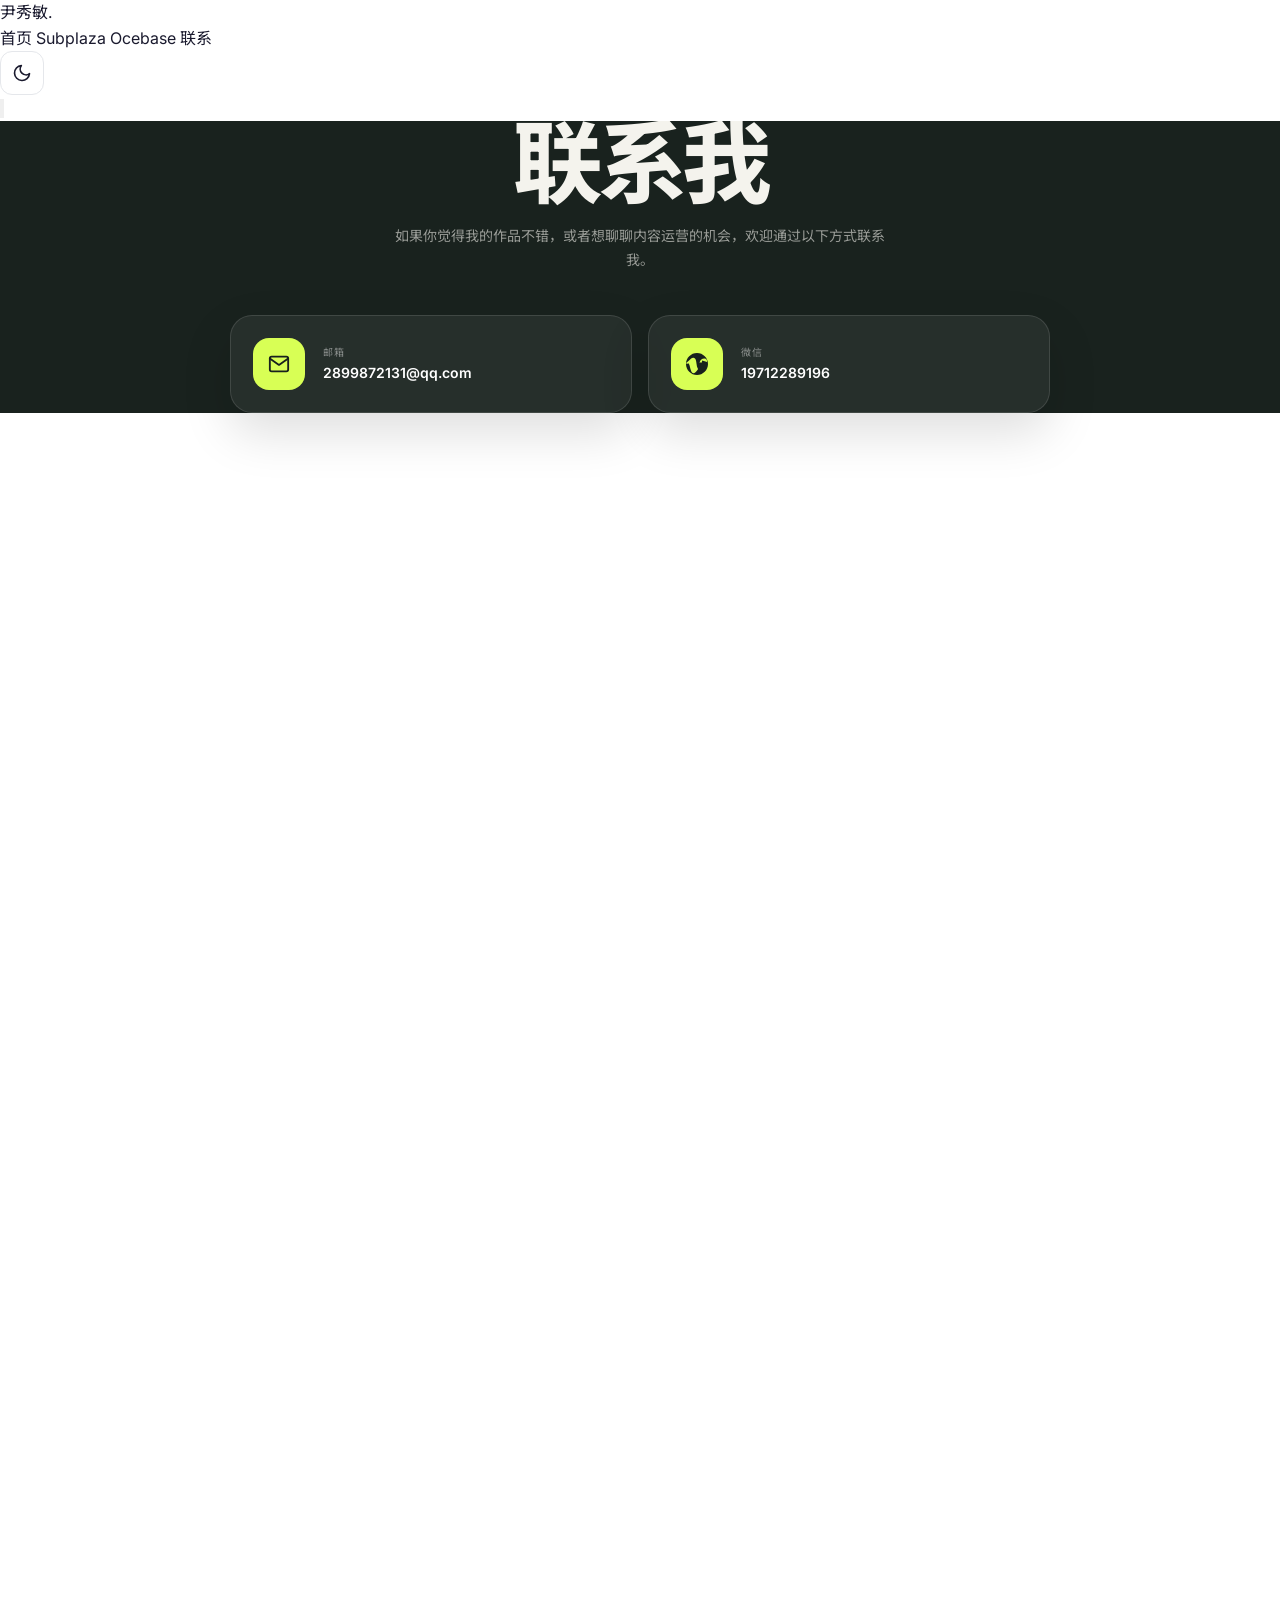
==== contact.html @ 2c0330d4 "Initial portfolio site" ====
<!DOCTYPE html>
<html lang="zh-CN">
<head>
  <meta charset="UTF-8">
  <meta name="viewport" content="width=device-width, initial-scale=1.0">
  <title>联系 · 尹秀敏</title>
  <link rel="preconnect" href="https://fonts.googleapis.com">
  <link rel="preconnect" href="https://fonts.gstatic.com" crossorigin>
  <link href="https://fonts.googleapis.com/css2?family=Inter:wght@400;500;600;700;800&family=Noto+Sans+SC:wght@400;500;700&display=swap" rel="stylesheet">
  <link rel="stylesheet" href="css/colors.css">
  <link rel="stylesheet" href="css/style.css">
</head>
<body>

  <!-- Navigation -->
  <nav class="nav">
    <div class="nav-inner">
      <a href="index.html" class="nav-logo">尹秀敏<span>.</span></a>
      <div class="nav-links" id="navLinks">
        <a href="index.html" class="nav-link">首页</a>
        <a href="subplaza.html" class="nav-link">Subplaza</a>
        <a href="ocebase.html" class="nav-link">Ocebase</a>
        <a href="contact.html" class="nav-link active">联系</a>
      </div>
      <button class="theme-toggle" aria-label="切换主题">
        <svg class="icon-moon" viewBox="0 0 24 24" fill="none" stroke="currentColor" stroke-width="2" stroke-linecap="round" stroke-linejoin="round"><path d="M21 12.79A9 9 0 1 1 11.21 3 7 7 0 0 0 21 12.79z"/></svg>
        <svg class="icon-sun" viewBox="0 0 24 24" fill="none" stroke="currentColor" stroke-width="2" stroke-linecap="round" stroke-linejoin="round"><circle cx="12" cy="12" r="5"/><line x1="12" y1="1" x2="12" y2="3"/><line x1="12" y1="21" x2="12" y2="23"/><line x1="4.22" y1="4.22" x2="5.64" y2="5.64"/><line x1="18.36" y1="18.36" x2="19.78" y2="19.78"/><line x1="1" y1="12" x2="3" y2="12"/><line x1="21" y1="12" x2="23" y2="12"/><line x1="4.22" y1="19.78" x2="5.64" y2="18.36"/><line x1="18.36" y1="5.64" x2="19.78" y2="4.22"/></svg>
      </button>
      <button class="nav-menu-btn" aria-label="菜单" onclick="document.getElementById('navLinks').classList.toggle('open')">
        <svg viewBox="0 0 24 24" fill="none" stroke="currentColor" stroke-width="2" stroke-linecap="round" stroke-linejoin="round"><line x1="3" y1="12" x2="21" y2="12"/><line x1="3" y1="6" x2="21" y2="6"/><line x1="3" y1="18" x2="21" y2="18"/></svg>
      </button>
    </div>
  </nav>

  <!-- Main -->
  <main class="main">
    <section class="contact-section">
      <div class="container">
        <div class="contact-card fade-in">
          <h1>联系我</h1>
          <p>如果你觉得我的作品不错，或者想聊聊内容运营的机会，欢迎通过以下方式联系我。</p>

          <div class="contact-list">
            <a href="mailto:2899872131@qq.com" class="contact-item">
              <div class="contact-icon">
                <svg viewBox="0 0 24 24" fill="none" stroke="currentColor" stroke-width="2" stroke-linecap="round" stroke-linejoin="round"><path d="M4 4h16c1.1 0 2 .9 2 2v12c0 1.1-.9 2-2 2H4c-1.1 0-2-.9-2-2V6c0-1.1.9-2 2-2z"/><polyline points="22,6 12,13 2,6"/></svg>
              </div>
              <div class="contact-item-info">
                <div class="label">邮箱</div>
                <div class="value">2899872131@qq.com</div>
              </div>
            </a>

            <a href="#" class="contact-item">
              <div class="contact-icon">
                <svg viewBox="0 0 24 24" fill="currentColor"><path d="M12 0C5.4 0 0 5.4 0 12s5.4 12 12 12 12-5.4 12-12S18.6 0 12 0zm5.6 8.1c-.1 1.9-1.3 4.7-3.6 8.3-2.4 3.8-4.4 5.7-6 5.7-1 0-1.9-1-2.6-2.9-.5-1.7-1-3.5-1.4-5.2-.5-1.9-1.1-2.9-1.6-2.9-.1 0-.6.3-1.4.8l-.8-1c1.3-1.1 2.5-2.3 3.7-3.4 1.7-1.4 2.9-2.2 3.7-2.3 1.9-.2 3.1 1.2 3.5 4 .5 3.2.8 5.2 1 5.9.5 1.7 1 2.5 1.6 2.5.5 0 1.2-.7 2.1-2.2.9-1.5 1.4-2.6 1.5-3.4.1-1.1-.3-1.7-1.2-1.7-.4 0-.9.1-1.4.3 1-3.2 2.8-4.7 5.5-4.6 2 .1 2.9 1.4 2.8 3.7z"/></svg>
              </div>
              <div class="contact-item-info">
                <div class="label">微信</div>
                <div class="value">19712289196</div>
              </div>
            </a>
          </div>
        </div>
      </div>
    </section>
  </main>

  <!-- Footer -->
  <footer class="footer">
    <div class="container">© 2025 尹秀敏 · 内容运营求职作品集</div>
  </footer>

  <script src="js/main.js"></script>
</body>
</html>
---- css/colors.css ----
:root {
  --bg: #ffffff;
  --bg-secondary: #f7f7f8;
  --bg-tertiary: #eeeef1;
  --text: #1a1a2e;
  --text-secondary: #6b7280;
  --text-tertiary: #9ca3af;
  --border: #e5e7eb;
  --border-light: #f0f0f3;
  --accent: #6366f1;
  --accent-hover: #4f46e5;
  --accent-light: #818cf8;
  --accent-bg: rgba(99, 102, 241, 0.08);
  --card-bg: #ffffff;
  --card-hover-bg: #fafafa;
  --shadow-sm: 0 1px 2px rgba(0, 0, 0, 0.04);
  --shadow-md: 0 4px 16px rgba(0, 0, 0, 0.08);
  --shadow-lg: 0 16px 40px rgba(0, 0, 0, 0.12);
  --overlay: rgba(0, 0, 0, 0.45);
  --modal-bg: #ffffff;
  --nav-bg: rgba(255, 255, 255, 0.82);
  --gradient-1: linear-gradient(135deg, #667eea 0%, #764ba2 100%);
  --gradient-2: linear-gradient(135deg, #f093fb 0%, #f5576c 100%);
  --gradient-3: linear-gradient(135deg, #4facfe 0%, #00f2fe 100%);
  --gradient-4: linear-gradient(135deg, #43e97b 0%, #38f9d7 100%);
  --gradient-5: linear-gradient(135deg, #fa709a 0%, #fee140 100%);
  --gradient-6: linear-gradient(135deg, #30cfd0 0%, #330867 100%);
}

[data-theme="dark"] {
  --bg: #0f0f1a;
  --bg-secondary: #16162a;
  --bg-tertiary: #1e1e36;
  --text: #e4e4e7;
  --text-secondary: #9ca3af;
  --text-tertiary: #6b7280;
  --border: #2d2d3f;
  --border-light: #23233a;
  --accent: #818cf8;
  --accent-hover: #6366f1;
  --accent-light: #a5b4fc;
  --accent-bg: rgba(129, 140, 248, 0.12);
  --card-bg: #16162a;
  --card-hover-bg: #1e1e36;
  --shadow-sm: 0 1px 2px rgba(0, 0, 0, 0.2);
  --shadow-md: 0 4px 16px rgba(0, 0, 0, 0.3);
  --shadow-lg: 0 16px 40px rgba(0, 0, 0, 0.45);
  --overlay: rgba(0, 0, 0, 0.7);
  --modal-bg: #16162a;
  --nav-bg: rgba(15, 15, 26, 0.82);
  --gradient-1: linear-gradient(135deg, #667eea 0%, #764ba2 100%);
  --gradient-2: linear-gradient(135deg, #f093fb 0%, #f5576c 100%);
  --gradient-3: linear-gradient(135deg, #4facfe 0%, #00f2fe 100%);
  --gradient-4: linear-gradient(135deg, #43e97b 0%, #38f9d7 100%);
  --gradient-5: linear-gradient(135deg, #fa709a 0%, #fee140 100%);
  --gradient-6: linear-gradient(135deg, #30cfd0 0%, #330867 100%);
}
---- css/style.css ----
*,
*::before,
*::after {
  margin: 0;
  padding: 0;
  box-sizing: border-box;
}

html {
  scroll-behavior: smooth;
  -webkit-text-size-adjust: 100%;
  height: 100%;
  overflow: hidden;
}

body {
  font-family: "Inter", "Noto Sans SC", -apple-system, BlinkMacSystemFont,
    "Segoe UI", Roboto, sans-serif;
  background: var(--bg);
  color: var(--text);
  line-height: 1.6;
  height: 100%;
  overflow: hidden;
  transition: background 0.3s ease, color 0.3s ease;
  -webkit-font-smoothing: antialiased;
  -moz-osx-font-smoothing: grayscale;
}

a {
  color: inherit;
  text-decoration: none;
}

img {
  max-width: 100%;
  display: block;
}

ul {
  list-style: none;
}

/* ===== Container ===== */
.container {
  max-width: 1120px;
  margin: 0 auto;
  padding: 0 24px;
}

/* ===== Floating Theme Toggle ===== */
.theme-toggle {
  width: 44px;
  height: 44px;
  display: flex;
  align-items: center;
  justify-content: center;
  border: 1px solid var(--border);
  border-radius: 12px;
  background: var(--bg);
  color: var(--text);
  cursor: pointer;
  transition: border-color 0.2s, background 0.2s, transform 0.2s;
}

.theme-toggle.floating {
  position: fixed;
  top: 24px;
  right: 24px;
  z-index: 100;
  box-shadow: var(--shadow-md);
}

.theme-toggle:hover {
  border-color: var(--accent);
  transform: scale(1.05);
}

.theme-toggle svg {
  width: 20px;
  height: 20px;
}

.theme-toggle .icon-sun {
  display: none;
}

.theme-toggle .icon-moon {
  display: block;
}

[data-theme="dark"] .theme-toggle .icon-sun {
  display: block;
}

[data-theme="dark"] .theme-toggle .icon-moon {
  display: none;
}

/* ===== Main — Full-Page Scroll Container ===== */
.main {
  height: 100vh;
  overflow: hidden;
  position: relative;
}

.scroll-track {
  will-change: transform;
}

.scroll-track.animating {
  transition: transform 0.7s cubic-bezier(0.22, 1, 0.36, 1);
}

/* ===== Snap Section (shared) ===== */
.snap-section {
  height: 100vh;
  display: flex;
  flex-direction: column;
  justify-content: center;
  overflow: hidden;
}

/* ===== Hero / Intro Section ===== */
.hero {
  padding: 0 0 0;
}

.hero-grid {
  display: grid;
  grid-template-columns: 1fr 1fr;
  gap: 64px;
  align-items: center;
}

.hero-left h1 {
  font-size: 2.75rem;
  font-weight: 800;
  letter-spacing: -0.03em;
  margin-bottom: 16px;
  line-height: 1.15;
}

.hero-meta {
  font-size: 1rem;
  color: var(--text-secondary);
  margin-bottom: 28px;
  line-height: 1.7;
}

.hero-meta .dot {
  margin: 0 6px;
  color: var(--text-tertiary);
}

.hero-looking {
  display: inline-flex;
  align-items: center;
  gap: 8px;
  padding: 10px 20px;
  background: var(--accent-bg);
  color: var(--accent);
  border-radius: 100px;
  font-size: 0.9rem;
  font-weight: 600;
}

.hero-looking svg {
  width: 16px;
  height: 16px;
}

/* ===== Avatar ===== */
.hero-right {
  display: flex;
  justify-content: center;
  align-items: center;
}

.avatar-wrap {
  position: relative;
  width: 280px;
  height: 280px;
}

.avatar-circle {
  width: 100%;
  height: 100%;
  border-radius: 50%;
  background: var(--gradient-1);
  display: flex;
  align-items: center;
  justify-content: center;
  position: relative;
  overflow: hidden;
  box-shadow: var(--shadow-lg);
}

.avatar-text {
  font-size: 5rem;
  font-weight: 800;
  color: rgba(255, 255, 255, 0.95);
  letter-spacing: -0.02em;
}

/* Decorative shapes */
.deco {
  position: absolute;
  pointer-events: none;
}

.deco-1 {
  top: -12px;
  right: 10px;
  width: 40px;
  height: 40px;
  border: 3px solid var(--accent-light);
  border-radius: 50%;
  opacity: 0.6;
}

.deco-2 {
  bottom: 8px;
  left: -16px;
  width: 32px;
  height: 32px;
  background: var(--gradient-3);
  border-radius: 8px;
  transform: rotate(15deg);
  opacity: 0.7;
}

.deco-3 {
  top: 40%;
  right: -20px;
  width: 16px;
  height: 16px;
  background: var(--accent);
  border-radius: 50%;
  opacity: 0.5;
}

.deco-4 {
  bottom: -8px;
  right: 30%;
  width: 24px;
  height: 24px;
  border: 2px dashed var(--accent-light);
  border-radius: 50%;
  opacity: 0.5;
}

.deco-5 {
  top: 20%;
  left: -10px;
  width: 12px;
  height: 12px;
  background: var(--gradient-5);
  border-radius: 3px;
  transform: rotate(45deg);
  opacity: 0.6;
}

/* ===== Gradient utilities ===== */
.gradient-1 { background: var(--gradient-1); }
.gradient-2 { background: var(--gradient-2); }
.gradient-3 { background: var(--gradient-3); }
.gradient-4 { background: var(--gradient-4); }
.gradient-5 { background: var(--gradient-5); }
.gradient-6 { background: var(--gradient-6); }

/* ===== Section Header ===== */
.section {
  padding: 0;
  border-top: 1px solid var(--border);
}

.section-title {
  font-size: 1.5rem;
  font-weight: 700;
  letter-spacing: -0.02em;
  margin-bottom: 32px;
}

/* ===== Experience Header ===== */
.exp-header {
  display: grid;
  grid-template-columns: 1fr 1.4fr;
  gap: 32px;
  padding: 0 0 28px;
  border-bottom: 1px solid var(--border);
  margin-bottom: 28px;
}

.exp-header-left h2 {
  font-size: 1.75rem;
  font-weight: 800;
  letter-spacing: -0.02em;
  margin-bottom: 8px;
}

.exp-header-left .exp-meta {
  font-size: 0.875rem;
  color: var(--text-secondary);
}

.exp-header-left .exp-meta .tag {
  display: inline-block;
  padding: 3px 10px;
  background: var(--bg-tertiary);
  border-radius: 6px;
  font-size: 0.8rem;
  margin-left: 8px;
}

.exp-header-right {
  display: flex;
  align-items: center;
  font-size: 0.95rem;
  color: var(--text-secondary);
  line-height: 1.7;
}

/* ===== Blog Grid ===== */
.blog-grid {
  display: grid;
  grid-template-columns: repeat(3, 1fr);
  gap: 20px;
}

.blog-card {
  background: var(--card-bg);
  border: 1px solid var(--border);
  border-radius: 16px;
  overflow: hidden;
  cursor: pointer;
  transition: transform 0.25s ease, box-shadow 0.25s ease,
    border-color 0.25s ease;
}

.blog-card:hover {
  transform: translateY(-4px);
  box-shadow: var(--shadow-md);
  border-color: var(--accent-light);
}

.blog-cover {
  width: 100%;
  aspect-ratio: 16 / 9;
  position: relative;
  overflow: hidden;
}

.blog-cover .cover-bg {
  position: absolute;
  inset: 0;
  display: flex;
  align-items: center;
  justify-content: center;
  background-size: cover;
  background-position: center;
  background-repeat: no-repeat;
}

.blog-cover .cover-bg.cover-img {
  background-image: linear-gradient(rgba(0,0,0,0.02), rgba(0,0,0,0.08)), url('../images/sandrone-cover.jpg');
}

.blog-cover .cover-bg.cover-img-2 {
  background-image: linear-gradient(rgba(0,0,0,0.02), rgba(0,0,0,0.08)), url('../images/tierlist-cover.jpg');
}

.blog-cover .cover-bg.cover-img-3 {
  background-image: linear-gradient(rgba(0,0,0,0.02), rgba(0,0,0,0.08)), url('../images/sub3-cover.jpg');
}

.blog-cover .cover-bg.gradient-4 {
  background-image: linear-gradient(rgba(0,0,0,0.02), rgba(0,0,0,0.08)), url('../images/oce-2-cover.jpg');
}

.blog-cover .cover-bg.gradient-5 {
  background-image: linear-gradient(rgba(0,0,0,0.02), rgba(0,0,0,0.08)), url('../images/oce-3-cover.jpg');
}

.blog-cover .cover-bg.gradient-7 {
  background-image: linear-gradient(rgba(0,0,0,0.02), rgba(0,0,0,0.08)), url('../images/oce-4-cover.jpg');
}

.modal-cover .cover-bg.gradient-1 {
  background-image: url('../images/sandrone-cover.jpg') !important;
  background-size: cover;
  background-position: center;
}

.modal-cover .cover-bg.gradient-3 {
  background-image: url('../images/tierlist-cover.jpg') !important;
  background-size: cover;
  background-position: center;
}

.modal-cover .cover-bg.gradient-6 {
  background-image: url('../images/sub3-cover.jpg') !important;
  background-size: cover;
  background-position: center;
}

.modal-cover .cover-bg.gradient-4 {
  background-image: url('../images/oce-2-cover.jpg') !important;
  background-size: cover;
  background-position: center;
}

.modal-cover .cover-bg.gradient-5 {
  background-image: url('../images/oce-3-cover.jpg') !important;
  background-size: cover;
  background-position: center;
}

.modal-cover .cover-bg.gradient-7 {
  background-image: url('../images/oce-4-cover.jpg') !important;
  background-size: cover;
  background-position: center;
}

.modal {
  scrollbar-width: none;
  -ms-overflow-style: none;
}

.modal::-webkit-scrollbar {
  display: none;
}

.blog-body {
  padding: 14px 16px 16px;
}

.blog-title {
  font-size: 0.95rem;
  font-weight: 600;
  line-height: 1.5;
  color: var(--text);
  display: -webkit-box;
  -webkit-line-clamp: 2;
  line-clamp: 2;
  -webkit-box-orient: vertical;
  overflow: hidden;
}

.blog-card:hover .blog-title {
  color: var(--accent);
}

/* ===== Modal ===== */
.modal-overlay {
  position: fixed;
  inset: 0;
  z-index: 200;
  background: var(--overlay);
  backdrop-filter: blur(4px);
  -webkit-backdrop-filter: blur(4px);
  display: flex;
  align-items: center;
  justify-content: center;
  padding: 40px;
  opacity: 0;
  visibility: hidden;
  transition: opacity 0.25s ease, visibility 0.25s ease;
}

.modal-overlay.active {
  opacity: 1;
  visibility: visible;
}

.modal {
  background: var(--modal-bg);
  border-radius: 20px;
  max-width: 720px;
  width: 100%;
  max-height: 85vh;
  overflow-y: auto;
  position: relative;
  transform: scale(0.95) translateY(20px);
  transition: transform 0.25s ease;
  box-shadow: var(--shadow-lg);
}

.modal-overlay.active .modal {
  transform: scale(1) translateY(0);
}

.modal-close {
  position: absolute;
  top: 16px;
  left: 16px;
  width: 40px;
  height: 40px;
  display: flex;
  align-items: center;
  justify-content: center;
  border: none;
  border-radius: 12px;
  background: var(--bg-tertiary);
  color: var(--text);
  cursor: pointer;
  z-index: 1;
  transition: background 0.2s, transform 0.2s;
}

.modal-close:hover {
  background: var(--border);
  transform: scale(1.05);
}

.modal-close svg {
  width: 20px;
  height: 20px;
}

.modal-cover {
  width: 100%;
  aspect-ratio: 16 / 9;
  border-radius: 20px 20px 0 0;
  position: relative;
  overflow: hidden;
}

.modal-cover .cover-bg {
  position: absolute;
  inset: 0;
  background-size: cover;
  background-position: center;
  background-repeat: no-repeat;
}

.modal-content {
  padding: 32px 36px 40px;
}

.modal-title {
  font-size: 1.5rem;
  font-weight: 700;
  letter-spacing: -0.02em;
  margin-bottom: 16px;
  line-height: 1.35;
}

.modal-meta {
  display: flex;
  align-items: center;
  gap: 12px;
  font-size: 0.825rem;
  color: var(--text-tertiary);
  margin-bottom: 24px;
}

.modal-meta .dot {
  width: 3px;
  height: 3px;
  border-radius: 50%;
  background: var(--text-tertiary);
}

.modal-article h3 {
  font-size: 1.1rem;
  font-weight: 700;
  margin: 24px 0 10px;
}

.modal-article p {
  font-size: 0.925rem;
  color: var(--text-secondary);
  line-height: 1.75;
  margin-bottom: 14px;
}

.modal-article ul {
  list-style: none;
  margin: 12px 0 16px;
}

.modal-article ul li {
  font-size: 0.9rem;
  color: var(--text-secondary);
  line-height: 1.7;
  padding-left: 20px;
  position: relative;
  margin-bottom: 6px;
}

.modal-article ul li::before {
  content: "";
  position: absolute;
  left: 0;
  top: 10px;
  width: 6px;
  height: 6px;
  border-radius: 50%;
  background: var(--accent);
}

/* ===== Contact Page ===== */
.contact-section {
  padding: 0;
  border-top: 1px solid var(--border);
}

.contact-card {
  max-width: 560px;
  margin: 0 auto;
  text-align: center;
}

.contact-card h1 {
  font-size: 2.25rem;
  font-weight: 800;
  letter-spacing: -0.03em;
  margin-bottom: 16px;
}

.contact-card p {
  font-size: 1rem;
  color: var(--text-secondary);
  margin-bottom: 32px;
  line-height: 1.7;
}

.contact-list {
  display: flex;
  flex-direction: column;
  gap: 16px;
}

.contact-item {
  display: flex;
  align-items: center;
  gap: 16px;
  padding: 20px 24px;
  background: var(--card-bg);
  border: 1px solid var(--border);
  border-radius: 14px;
  transition: border-color 0.2s, transform 0.2s;
}

.contact-item:hover {
  border-color: var(--accent-light);
  transform: translateX(4px);
}

.contact-icon {
  width: 44px;
  height: 44px;
  display: flex;
  align-items: center;
  justify-content: center;
  border-radius: 12px;
  background: var(--accent-bg);
  color: var(--accent);
  flex-shrink: 0;
}

.contact-icon svg {
  width: 22px;
  height: 22px;
}

.contact-item-info .label {
  font-size: 0.8rem;
  color: var(--text-tertiary);
  margin-bottom: 2px;
}

.contact-item-info .value {
  font-size: 0.95rem;
  font-weight: 600;
  color: var(--text);
}

/* ===== Footer ===== */
.footer {
  height: 100vh;
  padding: 24px 0;
  text-align: center;
  font-size: 0.825rem;
  color: var(--text-tertiary);
  border-top: 1px solid var(--border);
  display: flex;
  align-items: center;
  justify-content: center;
  overflow: hidden;
}

.footer .container {
  display: grid;
  place-items: center;
}

.footer-copyright {
  grid-area: 1 / 1;
  z-index: 2;
}

/* ===== Responsive ===== */
@media (max-width: 900px) {
  .hero-grid {
    grid-template-columns: 1fr;
    gap: 32px;
    text-align: center;
  }

  .hero-left h1 {
    font-size: 2.25rem;
  }

  .hero-looking {
    margin: 0 auto;
  }

  .hero-right {
    order: -1;
  }

  .avatar-wrap {
    width: 200px;
    height: 200px;
  }

  .avatar-text {
    font-size: 3.5rem;
  }

  .exp-header {
    grid-template-columns: 1fr;
    gap: 16px;
    padding: 0 0 20px;
    margin-bottom: 20px;
  }

  .blog-grid {
    grid-template-columns: repeat(2, 1fr);
    gap: 16px;
  }
}

@media (max-width: 640px) {
  .container {
    padding: 0 16px;
  }

  .hero-left h1 {
    font-size: 1.75rem;
  }

  .avatar-wrap {
    width: 160px;
    height: 160px;
  }

  .avatar-text {
    font-size: 2.75rem;
  }

  .blog-grid {
    grid-template-columns: 1fr;
    gap: 12px;
  }

  .exp-header-left h2 {
    font-size: 1.375rem;
  }

  /* Full-screen modal on mobile */
  .modal-overlay {
    padding: 0;
  }

  .modal {
    max-height: 100vh;
    border-radius: 0;
    max-width: 100%;
  }

  .modal-cover {
    border-radius: 0;
  }

  .modal-content {
    padding: 24px 20px 32px;
  }

  .modal-title {
    font-size: 1.25rem;
  }

  .contact-card h1 {
    font-size: 1.75rem;
  }
}

/* ===== Animations ===== */
@keyframes fadeInUp {
  from {
    opacity: 0;
    transform: translateY(20px);
  }
  to {
    opacity: 1;
    transform: translateY(0);
  }
}

.contact-thanks {
  grid-area: 1 / 1;
  z-index: 1;
  font-size: 16rem;
  font-weight: 800;
  letter-spacing: -0.04em;
  text-align: center;
  background: linear-gradient(180deg, #4f8cff 0%, #64748b 100%);
  -webkit-background-clip: text;
  -webkit-text-fill-color: transparent;
  background-clip: text;
  color: transparent;
  opacity: 0.5;
}

.fade-in {
  animation: fadeInUp 0.5s ease forwards;
}

.fade-in-delay-1 {
  animation: fadeInUp 0.5s ease 0.1s forwards;
  opacity: 0;
}

.fade-in-delay-2 {
  animation: fadeInUp 0.5s ease 0.2s forwards;
  opacity: 0;
}

body {
  --ink: #18211d;
  --lime: #d8ff55;
  --cream: #f2f0e9;
  --line: rgba(24, 33, 29, 0.16);
}

.container {
  width: min(1180px, calc(100% - 112px));
  max-width: none;
  padding: 0;
}

.scroll-track.animating {
  transition: transform 0.86s cubic-bezier(0.34, 1.56, 0.64, 1);
}

.snap-section {
  position: relative;
  isolation: isolate;
}

.floating-controls {
  position: fixed;
  top: 26px;
  right: 30px;
  z-index: 110;
  display: flex;
  gap: 10px;
}

.theme-toggle.floating,
.back-home {
  position: static;
  width: 46px;
  height: 46px;
  display: grid;
  place-items: center;
  border: 1px solid rgba(255, 255, 255, 0.36);
  border-radius: 50%;
  background: rgba(20, 27, 24, 0.8);
  color: #fff;
  box-shadow: 0 10px 30px rgba(13, 20, 17, 0.16);
  backdrop-filter: blur(14px);
  -webkit-backdrop-filter: blur(14px);
  cursor: pointer;
  transition: opacity 0.3s, transform 0.3s, background 0.3s;
}

.back-home {
  opacity: 0;
  pointer-events: none;
  transform: translateY(-8px);
}

.back-home.visible {
  opacity: 1;
  pointer-events: auto;
  transform: translateY(0);
}

.back-home:hover,
.theme-toggle.floating:hover {
  background: #2b3831;
  border-color: rgba(255, 255, 255, 0.6);
  transform: translateY(-2px);
}

.back-home svg {
  width: 21px;
  height: 21px;
}

.page-nav {
  position: fixed;
  z-index: 105;
  left: 30px;
  top: 50%;
  display: flex;
  flex-direction: column;
  gap: 7px;
  transform: translateY(-50%);
}

.page-dot {
  width: 38px;
  height: 38px;
  border: 0;
  border-radius: 50%;
  background: transparent;
  color: rgba(24, 33, 29, 0.45);
  font: 600 10px/1 "Inter", sans-serif;
  cursor: pointer;
  transition: color 0.25s, background 0.25s, transform 0.25s;
}

.page-dot::after {
  content: "";
  display: block;
  width: 4px;
  height: 4px;
  margin: 4px auto 0;
  border-radius: 50%;
  background: currentColor;
  transition: width 0.25s;
}

.page-dot span {
  opacity: 0;
  transition: opacity 0.25s;
}

.page-dot:hover span,
.page-dot.active span {
  opacity: 1;
}

.page-dot.active {
  color: var(--ink);
  background: rgba(255, 255, 255, 0.55);
  box-shadow: 0 6px 20px rgba(17, 26, 21, 0.08);
}

.page-dot.active::after {
  width: 12px;
  border-radius: 10px;
}

.hero {
  color: var(--ink);
  background: var(--lime);
}

.hero::before {
  content: "";
  position: absolute;
  inset: 0;
  z-index: -1;
  background-image: linear-gradient(rgba(24, 33, 29, 0.055) 1px, transparent 1px), linear-gradient(90deg, rgba(24, 33, 29, 0.055) 1px, transparent 1px);
  background-size: 42px 42px;
  mask-image: linear-gradient(to right, #000, transparent 72%);
}

.hero-frame {
  position: absolute;
  inset: 26px 30px;
  border: 1px solid rgba(24, 33, 29, 0.28);
  border-bottom: 0;
  pointer-events: none;
}

.hero-frame::before,
.hero-frame::after {
  content: "";
  position: absolute;
  bottom: 0;
  height: 1px;
  width: calc(50% - 115px);
  background: rgba(24, 33, 29, 0.28);
}

.hero-frame::before { left: 0; }
.hero-frame::after { right: 0; }

.hero-frame span {
  position: absolute;
  top: 13px;
  font-size: 10px;
  font-weight: 700;
  letter-spacing: 0.16em;
}

.hero-frame span:first-child { left: 16px; }
.hero-frame span:last-child { right: 16px; }

.hero-grid {
  grid-template-columns: 1.05fr 0.95fr;
  gap: clamp(48px, 8vw, 118px);
}

.hero-eyebrow {
  margin-bottom: 24px;
  font-size: 13px;
  font-weight: 700;
  letter-spacing: 0.14em;
}

.hero-left h1 {
  margin: 0 0 28px;
  font-size: clamp(5.4rem, 9.5vw, 9rem);
  font-weight: 800;
  line-height: 0.72;
  letter-spacing: -0.09em;
}

.hero-left h1 span {
  -webkit-text-stroke: 1.5px var(--ink);
  color: transparent;
}

.hero-meta {
  margin-bottom: 34px;
  color: rgba(24, 33, 29, 0.7);
  font-size: 14px;
  font-weight: 500;
}

.hero-intentions {
  display: flex;
  width: min(520px, 100%);
  border-top: 1px solid rgba(24, 33, 29, 0.3);
  border-bottom: 1px solid rgba(24, 33, 29, 0.3);
}

.hero-intentions > div {
  flex: 1;
  padding: 15px 18px 16px 0;
}

.hero-intentions > div + div {
  padding-left: 22px;
  border-left: 1px solid rgba(24, 33, 29, 0.3);
}

.hero-intentions span,
.hero-intentions strong {
  display: block;
}

.hero-intentions span {
  margin-bottom: 3px;
  font-size: 10px;
  letter-spacing: 0.14em;
  opacity: 0.6;
}

.hero-intentions strong {
  font-size: 15px;
  font-weight: 700;
}

.avatar-wrap {
  width: clamp(280px, 31vw, 430px);
  height: clamp(280px, 31vw, 430px);
}

.avatar-circle {
  z-index: 2;
  border: 10px solid rgba(255, 255, 255, 0.82);
  background: #e8e6df;
  box-shadow: 0 38px 80px rgba(24, 33, 29, 0.22), inset 0 0 0 1px rgba(24, 33, 29, 0.1);
}

.avatar-circle::after {
  content: "";
  position: absolute;
  inset: 0;
  background: linear-gradient(145deg, rgba(216, 255, 85, 0.18), transparent 46%, rgba(30, 45, 38, 0.12));
  mix-blend-mode: multiply;
}

.avatar-circle img {
  width: 100%;
  height: 100%;
  object-fit: cover;
  object-position: 50% 33%;
  filter: saturate(0.78) contrast(1.06) sepia(0.06);
  transform: scale(1.03);
}

.avatar-orbit {
  position: absolute;
  inset: -24px;
  border: 1px solid rgba(24, 33, 29, 0.3);
  border-radius: 50%;
}

.avatar-orbit::before {
  content: "";
  position: absolute;
  inset: 18%;
  border: 1px dashed rgba(24, 33, 29, 0.22);
  border-radius: 50%;
}

.avatar-orbit span {
  position: absolute;
  top: 7%;
  right: 2%;
  padding: 8px 12px;
  border-radius: 100px;
  background: var(--ink);
  color: var(--lime);
  font-size: 11px;
  font-weight: 700;
  letter-spacing: 0.1em;
  transform: rotate(11deg);
}

.avatar-orbit i {
  position: absolute;
  left: 1%;
  bottom: 19%;
  width: 18px;
  height: 18px;
  border-radius: 50%;
  background: var(--ink);
  box-shadow: 0 0 0 9px rgba(24, 33, 29, 0.1);
}

.avatar-caption {
  position: absolute;
  z-index: 3;
  right: -22px;
  bottom: 22px;
  display: flex;
  align-items: center;
  gap: 24px;
  min-width: 180px;
  padding: 12px 14px 12px 18px;
  border-radius: 100px;
  background: rgba(255, 255, 255, 0.88);
  box-shadow: 0 16px 40px rgba(24, 33, 29, 0.18);
  backdrop-filter: blur(12px);
}

.avatar-caption span { font-size: 10px; font-weight: 700; letter-spacing: 0.1em; }
.avatar-caption strong { font-size: 12px; }

.scroll-cue {
  position: absolute;
  bottom: 13px;
  left: 50%;
  display: flex;
  align-items: center;
  gap: 12px;
  border: 0;
  background: transparent;
  color: var(--ink);
  font: 700 9px/1 "Inter", sans-serif;
  letter-spacing: 0.14em;
  transform: translateX(-50%);
  cursor: pointer;
}

.scroll-cue svg {
  width: 26px;
  height: 26px;
  animation: cueBreath 1.7s ease-in-out infinite;
}

.section {
  border: 0;
  background: var(--cream);
  color: var(--ink);
}

#subplaza::before,
#ocebase::before {
  content: attr(id);
  position: absolute;
  z-index: -1;
  right: -0.03em;
  bottom: -0.18em;
  color: rgba(24, 33, 29, 0.035);
  font-size: clamp(8rem, 20vw, 19rem);
  font-weight: 800;
  line-height: 1;
  letter-spacing: -0.08em;
  text-transform: uppercase;
}

#ocebase {
  background: #dfe9ff;
}

.exp-header {
  grid-template-columns: 1fr 1fr;
  align-items: end;
  gap: 9vw;
  margin-bottom: 34px;
  padding-bottom: 26px;
  border-color: rgba(24, 33, 29, 0.18);
}

.exp-header-left h2 {
  margin: 0;
  font-size: clamp(3.2rem, 6vw, 5.4rem);
  line-height: 0.9;
  letter-spacing: -0.065em;
}

.exp-header-left .exp-meta {
  margin-top: 16px;
  color: rgba(24, 33, 29, 0.55);
  font-size: 11px;
  font-weight: 700;
  letter-spacing: 0.08em;
}

.exp-header-left .exp-meta .tag {
  padding: 5px 10px;
  border-radius: 100px;
  background: var(--ink);
  color: #fff;
}

.exp-header-right {
  max-width: 500px;
  padding-left: 22px;
  border-left: 2px solid var(--ink);
  color: rgba(24, 33, 29, 0.72);
  font-size: 14px;
}

.blog-grid {
  gap: 22px;
}

.blog-card {
  border: 1px solid rgba(24, 33, 29, 0.1);
  border-radius: 24px;
  background: rgba(255, 255, 255, 0.74);
  box-shadow: 0 14px 40px rgba(24, 33, 29, 0.08);
  transform: translateZ(0);
}

.blog-card:hover {
  border-color: rgba(24, 33, 29, 0.24);
  box-shadow: 0 28px 60px rgba(24, 33, 29, 0.16);
  transform: translateY(-10px) rotate(-0.7deg);
}

.blog-card:nth-child(2):hover {
  transform: translateY(-10px) rotate(0.7deg);
}

.blog-cover {
  margin: 8px;
  width: calc(100% - 16px);
  border-radius: 18px;
}

.blog-cover .cover-bg {
  transition: transform 0.7s cubic-bezier(0.22, 1, 0.36, 1), filter 0.4s;
}

.blog-card:hover .cover-bg {
  transform: scale(1.055);
  filter: saturate(1.08);
}

.blog-body {
  padding: 12px 20px 22px;
}

.blog-title {
  color: var(--ink);
  font-size: 15px;
  line-height: 1.55;
}

.contact-section {
  border: 0;
  background: #19221e;
  color: #f4f3ed;
}

.contact-section::before {
  content: "LET’S TALK";
  position: absolute;
  top: 4%;
  left: 50%;
  z-index: -1;
  color: rgba(255, 255, 255, 0.035);
  font-size: clamp(5rem, 14vw, 12rem);
  font-weight: 800;
  letter-spacing: -0.07em;
  white-space: nowrap;
  transform: translateX(-50%);
}

.contact-card {
  max-width: 820px;
}

.contact-card h1 {
  margin-bottom: 18px;
  font-size: clamp(3.6rem, 7vw, 6.5rem);
  line-height: 0.95;
  letter-spacing: -0.06em;
}

.contact-card > p {
  max-width: 500px;
  margin: 0 auto 44px;
  color: rgba(244, 243, 237, 0.58);
  font-size: 14px;
}

.contact-list {
  display: grid;
  grid-template-columns: 1fr 1fr;
  gap: 16px;
}

.contact-item {
  min-width: 0;
  gap: 18px;
  padding: 22px;
  border: 1px solid rgba(255, 255, 255, 0.12);
  border-radius: 22px;
  background: rgba(255, 255, 255, 0.06);
  color: #fff;
  box-shadow: 0 20px 50px rgba(0, 0, 0, 0.13);
  backdrop-filter: blur(12px);
  -webkit-backdrop-filter: blur(12px);
}

.contact-item:hover {
  border-color: rgba(216, 255, 85, 0.5);
  background: rgba(255, 255, 255, 0.1);
  transform: translateY(-5px);
}

.contact-icon {
  width: 52px;
  height: 52px;
  border-radius: 16px;
  background: var(--lime);
  color: var(--ink);
}

.wechat-icon {
  background: #07c160;
  color: #fff;
}

.contact-item-info {
  min-width: 0;
  text-align: left;
}

.contact-item-info .label {
  color: rgba(255, 255, 255, 0.45);
  font-size: 10px;
  letter-spacing: 0.12em;
}

.contact-item-info .value {
  overflow: hidden;
  color: #fff;
  font-size: 14px;
  text-overflow: ellipsis;
}

.contact-arrow {
  width: 20px;
  margin-left: auto;
}

.contact-status {
  margin-left: auto;
  color: var(--lime);
  font-size: 10px;
  letter-spacing: 0.08em;
}

.modal-overlay {
  padding: 28px;
  background: rgba(7, 11, 9, 0.72);
  backdrop-filter: blur(18px);
  -webkit-backdrop-filter: blur(18px);
}

.modal {
  max-width: 840px;
  max-height: 90vh;
  border: 1px solid rgba(255, 255, 255, 0.24);
  border-radius: 28px;
  box-shadow: 0 40px 100px rgba(0, 0, 0, 0.35);
}

.modal-cover {
  border-radius: 28px 28px 0 0;
}

.modal-close {
  position: sticky;
  top: 18px;
  float: right;
  margin: 18px 18px -58px 0;
  width: 42px;
  height: 42px;
  border-radius: 50%;
  background: rgba(0, 0, 0, 0.58);
  color: #fff;
  box-shadow: 0 8px 24px rgba(0, 0, 0, 0.24);
  backdrop-filter: blur(10px);
}

.modal-close:hover {
  background: rgba(0, 0, 0, 0.82);
  transform: rotate(6deg) scale(1.06);
}

.modal-content {
  padding: 38px 44px 48px;
}

.modal-title {
  font-size: clamp(1.45rem, 3vw, 2.15rem);
}

.section-active .fade-in,
.section-active .fade-in-delay-1 {
  animation: sectionReveal 0.7s cubic-bezier(0.22, 1, 0.36, 1) both;
}

.section-active .fade-in-delay-1 {
  animation-delay: 0.1s;
}

@keyframes cueBreath {
  0%, 100% { opacity: 0.45; transform: translateY(-4px); }
  50% { opacity: 1; transform: translateY(5px); }
}

@keyframes sectionReveal {
  from { opacity: 0; transform: translateY(34px) scale(0.985); }
  to { opacity: 1; transform: translateY(0) scale(1); }
}

@media (max-width: 900px) {
  .container { width: min(100% - 80px, 680px); }
  .hero-grid { gap: 26px; }
  .hero-left { text-align: left; }
  .hero-right { order: 0; }
  .hero-left h1 { font-size: clamp(4rem, 13vw, 6.4rem); }
  .avatar-wrap { width: min(36vw, 300px); height: min(36vw, 300px); }
  .exp-header { gap: 34px; }
  .blog-grid { grid-template-columns: repeat(3, 1fr); gap: 12px; }
  .blog-card { border-radius: 18px; }
  .blog-cover { border-radius: 13px; }
  .blog-body { padding: 8px 14px 16px; }
  .blog-title { font-size: 12px; }
}

@media (max-width: 640px) {
  .container { width: calc(100% - 40px); }
  .floating-controls { top: 14px; right: 14px; }
  .theme-toggle.floating, .back-home { width: 42px; height: 42px; }
  .page-nav { left: 8px; gap: 2px; }
  .page-dot { width: 30px; height: 32px; }
  .hero-frame { inset: 14px; }
  .hero-frame span:last-child { display: none; }
  .hero-grid { grid-template-columns: 1fr; gap: 22px; }
  .hero-left { order: 2; }
  .hero-right { order: 1; }
  .hero-eyebrow { margin-bottom: 12px; font-size: 10px; }
  .hero-left h1 { margin-bottom: 16px; font-size: clamp(3.5rem, 20vw, 5rem); line-height: 0.74; }
  .hero-meta { margin-bottom: 16px; font-size: 11px; }
  .hero-intentions > div { padding: 9px 8px 10px 0; }
  .hero-intentions > div + div { padding-left: 12px; }
  .hero-intentions span { font-size: 8px; }
  .hero-intentions strong { font-size: 11px; }
  .avatar-wrap { width: min(47vw, 190px); height: min(47vw, 190px); }
  .avatar-circle { border-width: 6px; }
  .avatar-orbit { inset: -12px; }
  .avatar-caption { right: -42px; bottom: 4px; min-width: 135px; gap: 12px; padding: 8px 10px 8px 12px; }
  .avatar-caption span { font-size: 8px; }
  .scroll-cue { bottom: 7px; }
  .scroll-cue span { display: none; }
  .exp-header { grid-template-columns: 1fr; gap: 14px; margin-bottom: 18px; padding-bottom: 15px; }
  .exp-header-left h2 { font-size: 2.7rem; }
  .exp-header-left .exp-meta { margin-top: 8px; }
  .exp-header-right { font-size: 11px; line-height: 1.5; }
  .blog-grid { grid-template-columns: 1fr; gap: 10px; }
  .blog-card { display: grid; grid-template-columns: 40% 60%; align-items: center; border-radius: 16px; }
  .blog-cover { width: calc(100% - 12px); margin: 6px; border-radius: 11px; }
  .blog-body { padding: 10px 12px 10px 8px; }
  .blog-title { font-size: 11px; -webkit-line-clamp: 3; line-clamp: 3; }
  .contact-card h1 { font-size: 3.5rem; }
  .contact-card > p { margin-bottom: 24px; font-size: 12px; }
  .contact-list { grid-template-columns: 1fr; gap: 10px; }
  .contact-item { padding: 14px; border-radius: 17px; }
  .contact-icon { width: 44px; height: 44px; border-radius: 13px; }
  .contact-status { display: none; }
  .modal-overlay { padding: 0; }
  .modal { max-height: 100vh; border: 0; border-radius: 0; }
  .modal-cover { border-radius: 0; }
  .modal-content { padding: 26px 20px 38px; }
}

@media (prefers-reduced-motion: reduce) {
  *, *::before, *::after {
    scroll-behavior: auto !important;
    animation-duration: 0.01ms !important;
    animation-iteration-count: 1 !important;
    transition-duration: 0.01ms !important;
  }
}
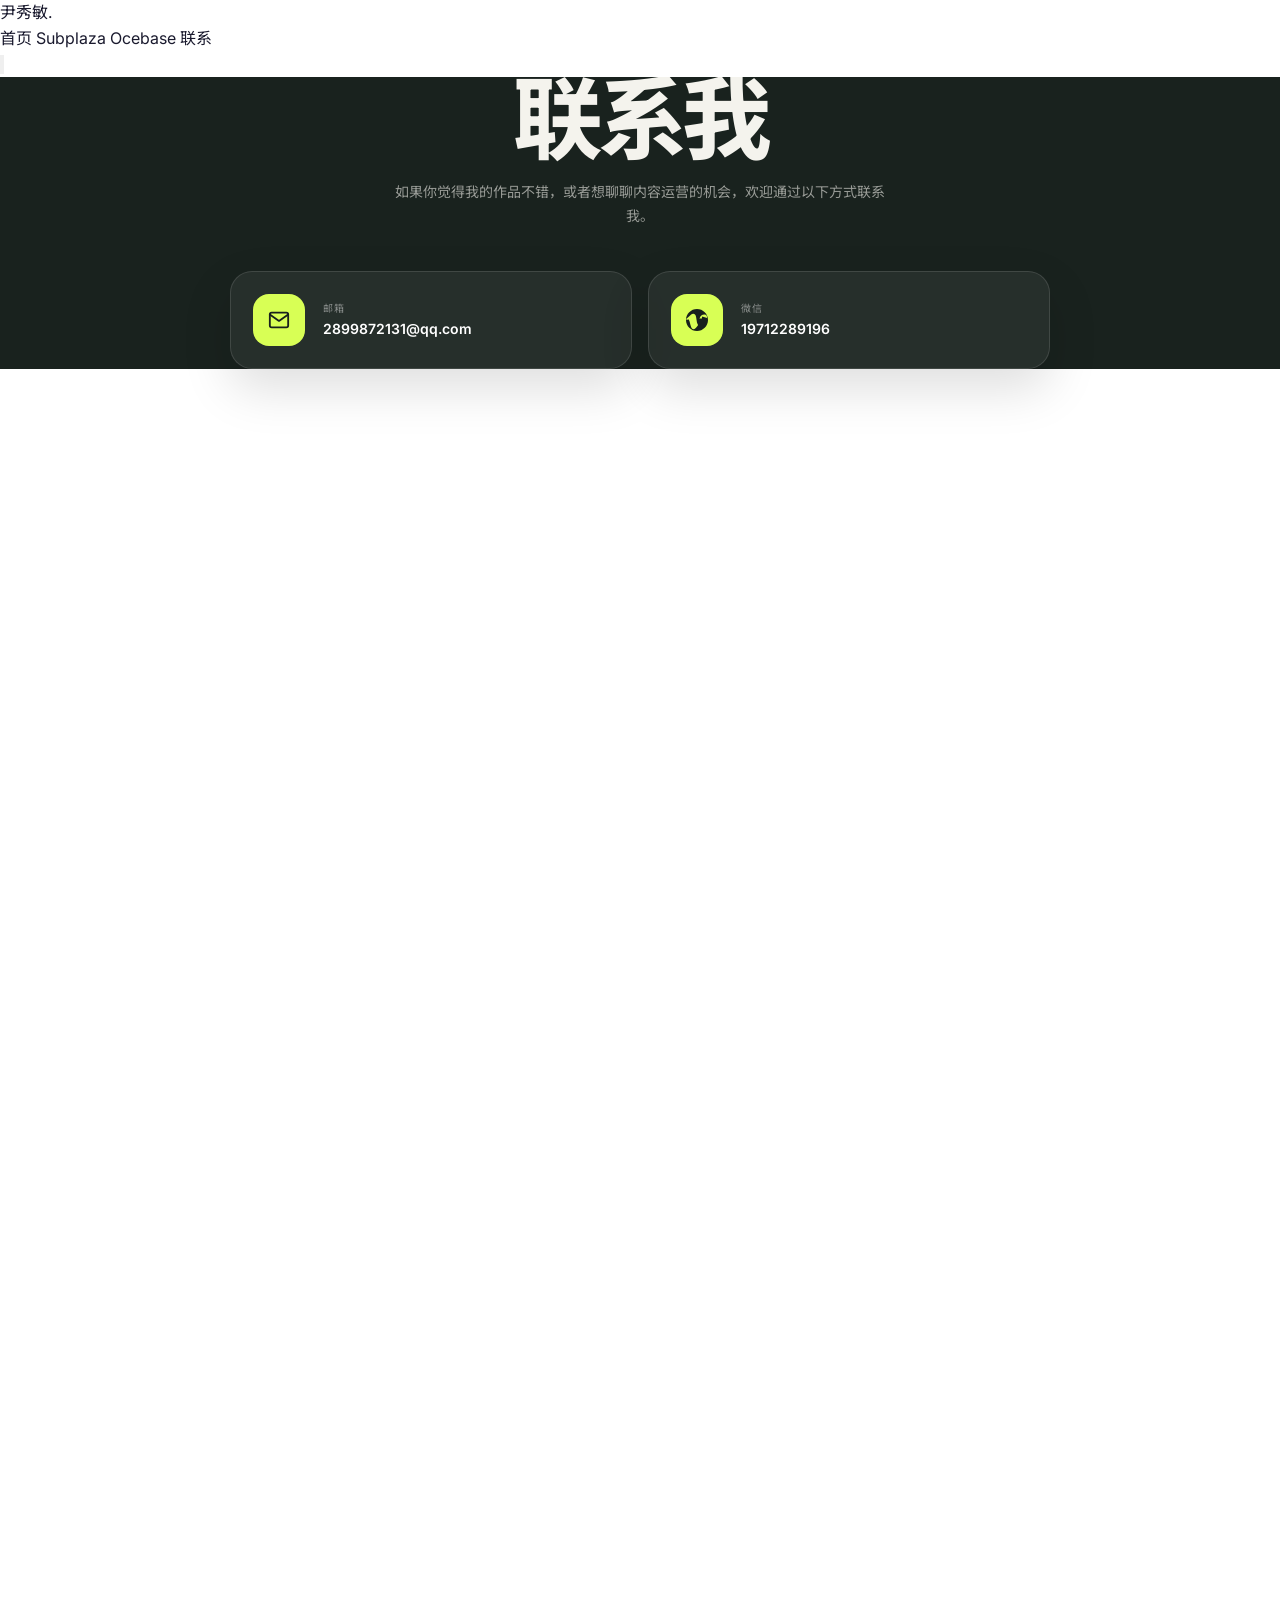
==== commit dd17a549: "更新 Hermes 图标、修复滚动翻页问题、样式优化" ====
--- a/contact.html
+++ b/contact.html
@@ -22,10 +22,6 @@
         <a href="ocebase.html" class="nav-link">Ocebase</a>
         <a href="contact.html" class="nav-link active">联系</a>
       </div>
-      <button class="theme-toggle" aria-label="切换主题">
-        <svg class="icon-moon" viewBox="0 0 24 24" fill="none" stroke="currentColor" stroke-width="2" stroke-linecap="round" stroke-linejoin="round"><path d="M21 12.79A9 9 0 1 1 11.21 3 7 7 0 0 0 21 12.79z"/></svg>
-        <svg class="icon-sun" viewBox="0 0 24 24" fill="none" stroke="currentColor" stroke-width="2" stroke-linecap="round" stroke-linejoin="round"><circle cx="12" cy="12" r="5"/><line x1="12" y1="1" x2="12" y2="3"/><line x1="12" y1="21" x2="12" y2="23"/><line x1="4.22" y1="4.22" x2="5.64" y2="5.64"/><line x1="18.36" y1="18.36" x2="19.78" y2="19.78"/><line x1="1" y1="12" x2="3" y2="12"/><line x1="21" y1="12" x2="23" y2="12"/><line x1="4.22" y1="19.78" x2="5.64" y2="18.36"/><line x1="18.36" y1="5.64" x2="19.78" y2="4.22"/></svg>
-      </button>
       <button class="nav-menu-btn" aria-label="菜单" onclick="document.getElementById('navLinks').classList.toggle('open')">
         <svg viewBox="0 0 24 24" fill="none" stroke="currentColor" stroke-width="2" stroke-linecap="round" stroke-linejoin="round"><line x1="3" y1="12" x2="21" y2="12"/><line x1="3" y1="6" x2="21" y2="6"/><line x1="3" y1="18" x2="21" y2="18"/></svg>
       </button>
--- a/css/colors.css
+++ b/css/colors.css
@@ -27,31 +27,3 @@
   --gradient-6: linear-gradient(135deg, #30cfd0 0%, #330867 100%);
 }
 
-[data-theme="dark"] {
-  --bg: #0f0f1a;
-  --bg-secondary: #16162a;
-  --bg-tertiary: #1e1e36;
-  --text: #e4e4e7;
-  --text-secondary: #9ca3af;
-  --text-tertiary: #6b7280;
-  --border: #2d2d3f;
-  --border-light: #23233a;
-  --accent: #818cf8;
-  --accent-hover: #6366f1;
-  --accent-light: #a5b4fc;
-  --accent-bg: rgba(129, 140, 248, 0.12);
-  --card-bg: #16162a;
-  --card-hover-bg: #1e1e36;
-  --shadow-sm: 0 1px 2px rgba(0, 0, 0, 0.2);
-  --shadow-md: 0 4px 16px rgba(0, 0, 0, 0.3);
-  --shadow-lg: 0 16px 40px rgba(0, 0, 0, 0.45);
-  --overlay: rgba(0, 0, 0, 0.7);
-  --modal-bg: #16162a;
-  --nav-bg: rgba(15, 15, 26, 0.82);
-  --gradient-1: linear-gradient(135deg, #667eea 0%, #764ba2 100%);
-  --gradient-2: linear-gradient(135deg, #f093fb 0%, #f5576c 100%);
-  --gradient-3: linear-gradient(135deg, #4facfe 0%, #00f2fe 100%);
-  --gradient-4: linear-gradient(135deg, #43e97b 0%, #38f9d7 100%);
-  --gradient-5: linear-gradient(135deg, #fa709a 0%, #fee140 100%);
-  --gradient-6: linear-gradient(135deg, #30cfd0 0%, #330867 100%);
-}
--- a/css/style.css
+++ b/css/style.css
@@ -47,54 +47,7 @@
   padding: 0 24px;
 }
 
-/* ===== Floating Theme Toggle ===== */
-.theme-toggle {
-  width: 44px;
-  height: 44px;
-  display: flex;
-  align-items: center;
-  justify-content: center;
-  border: 1px solid var(--border);
-  border-radius: 12px;
-  background: var(--bg);
-  color: var(--text);
-  cursor: pointer;
-  transition: border-color 0.2s, background 0.2s, transform 0.2s;
-}
-
-.theme-toggle.floating {
-  position: fixed;
-  top: 24px;
-  right: 24px;
-  z-index: 100;
-  box-shadow: var(--shadow-md);
-}
-
-.theme-toggle:hover {
-  border-color: var(--accent);
-  transform: scale(1.05);
-}
-
-.theme-toggle svg {
-  width: 20px;
-  height: 20px;
-}
-
-.theme-toggle .icon-sun {
-  display: none;
-}
-
-.theme-toggle .icon-moon {
-  display: block;
-}
-
-[data-theme="dark"] .theme-toggle .icon-sun {
-  display: block;
-}
-
-[data-theme="dark"] .theme-toggle .icon-moon {
-  display: none;
-}
+/* ===== Floating Controls ===== */
 
 /* ===== Main — Full-Page Scroll Container ===== */
 .main {
@@ -108,7 +61,7 @@
 }
 
 .scroll-track.animating {
-  transition: transform 0.7s cubic-bezier(0.22, 1, 0.36, 1);
+  transition: transform 0.6s cubic-bezier(0.33, 1, 0.68, 1);
 }
 
 /* ===== Snap Section (shared) ===== */
@@ -869,7 +822,6 @@
   gap: 10px;
 }
 
-.theme-toggle.floating,
 .back-home {
   position: static;
   width: 46px;
@@ -899,8 +851,7 @@
   transform: translateY(0);
 }
 
-.back-home:hover,
-.theme-toggle.floating:hover {
+.back-home:hover {
   background: #2b3831;
   border-color: rgba(255, 255, 255, 0.6);
   transform: translateY(-2px);
@@ -1298,6 +1249,229 @@
   color: var(--ink);
   font-size: 15px;
   line-height: 1.55;
+}
+
+.software-section {
+  position: relative;
+  isolation: isolate;
+  background: #e9e8ff;
+  color: var(--ink);
+}
+
+.software-section::before {
+  content: "TOOLKIT";
+  position: absolute;
+  z-index: -2;
+  right: -0.04em;
+  bottom: -0.23em;
+  color: rgba(24, 33, 29, 0.045);
+  font-size: clamp(9rem, 22vw, 20rem);
+  font-weight: 800;
+  line-height: 1;
+  letter-spacing: -0.09em;
+}
+
+.software-section::after {
+  content: "";
+  position: absolute;
+  z-index: -3;
+  inset: 0;
+  background-image: linear-gradient(rgba(24, 33, 29, 0.045) 1px, transparent 1px), linear-gradient(90deg, rgba(24, 33, 29, 0.045) 1px, transparent 1px);
+  background-size: 48px 48px;
+  mask-image: linear-gradient(115deg, #000, transparent 75%);
+}
+
+.software-container {
+  width: min(100% - 120px, 1320px);
+  max-width: none;
+}
+
+.software-heading {
+  display: grid;
+  grid-template-columns: 1.2fr 0.8fr;
+  align-items: end;
+  gap: 8vw;
+  margin-bottom: clamp(32px, 5vh, 56px);
+}
+
+.software-eyebrow {
+  display: flex;
+  align-items: center;
+  gap: 12px;
+  margin-bottom: 12px;
+  font-size: 10px;
+  font-weight: 700;
+  letter-spacing: 0.16em;
+}
+
+.software-eyebrow span {
+  display: grid;
+  width: 28px;
+  height: 28px;
+  place-items: center;
+  border: 1px solid rgba(24, 33, 29, 0.28);
+  border-radius: 50%;
+  letter-spacing: 0;
+}
+
+.software-heading h2 {
+  font-size: clamp(4rem, 7.5vw, 7.2rem);
+  font-weight: 800;
+  line-height: 0.82;
+  letter-spacing: -0.08em;
+}
+
+.software-heading > p {
+  max-width: 430px;
+  padding: 5px 0 5px 20px;
+  border-left: 2px solid var(--ink);
+  color: rgba(24, 33, 29, 0.66);
+  font-size: 13px;
+  line-height: 1.7;
+}
+
+.software-rail {
+  display: grid;
+  grid-template-columns: repeat(8, minmax(0, 1fr));
+  border-top: 1px solid rgba(24, 33, 29, 0.25);
+  border-bottom: 1px solid rgba(24, 33, 29, 0.25);
+}
+
+.software-item {
+  position: relative;
+  min-width: 0;
+  padding: clamp(20px, 3vh, 32px) 12px clamp(18px, 2.7vh, 28px);
+  border-left: 1px solid rgba(24, 33, 29, 0.16);
+  transition: color 0.35s, background 0.35s, transform 0.35s cubic-bezier(0.22, 1, 0.36, 1);
+}
+
+.software-item:last-child {
+  border-right: 1px solid rgba(24, 33, 29, 0.16);
+}
+
+.software-item:hover {
+  z-index: 2;
+  background: var(--ink);
+  color: #fff;
+  transform: translateY(-10px);
+}
+
+.software-index {
+  display: block;
+  margin-bottom: clamp(18px, 3vh, 30px);
+  color: rgba(24, 33, 29, 0.42);
+  font-size: 9px;
+  font-weight: 700;
+  letter-spacing: 0.12em;
+  transition: color 0.35s;
+}
+
+.software-item:hover .software-index,
+.software-item:hover > p {
+  color: rgba(255, 255, 255, 0.55);
+}
+
+.software-mark {
+  display: grid;
+  width: clamp(42px, 4.2vw, 58px);
+  height: clamp(42px, 4.2vw, 58px);
+  margin-bottom: clamp(18px, 2.8vh, 28px);
+  place-items: center;
+  border: 1px solid rgba(24, 33, 29, 0.18);
+  border-radius: 15px;
+  background: rgba(255, 255, 255, 0.5);
+  font-size: clamp(17px, 1.7vw, 23px);
+  font-weight: 800;
+  letter-spacing: -0.08em;
+  box-shadow: 0 10px 24px rgba(24, 33, 29, 0.08);
+  transition: border-color 0.35s, transform 0.35s, background 0.35s;
+}
+
+.software-item:hover .software-mark {
+  border-color: rgba(255, 255, 255, 0.24);
+  transform: rotate(-6deg) scale(1.06);
+}
+
+.software-item:nth-child(even):hover .software-mark {
+  transform: rotate(6deg) scale(1.06);
+}
+
+.mark-hermes { background: #1a1a2e; padding: 0; }
+.mark-hermes img { height: 72%; width: auto; object-fit: contain; border-radius: 50%; }
+.mark-chatgpt { background: #10a37f; color: #fff; padding: 0; }
+.mark-chatgpt svg { height: 56%; width: auto; }
+.mark-devin { background: #f0c9ff; padding: 0; }
+.mark-devin svg { height: 58%; width: auto; }
+.mark-codex { background: #171b19; color: #fff; padding: 0; }
+.mark-codex svg { height: 56%; width: auto; }
+.mark-deepseek { background: #4d6bfe; color: #fff; padding: 0; }
+.mark-deepseek svg { height: 58%; width: auto; }
+.mark-gemini { background: linear-gradient(145deg, #4463ee, #ca72d4); color: #fff; padding: 0; }
+.mark-gemini svg { height: 58%; width: auto; }
+.mark-figma { background: #f1eee7; padding: 0; }
+.mark-figma svg { height: 62%; width: auto; }
+.mark-fal { background: #ff826e; color: #fff; padding: 0; }
+.mark-fal svg { width: 58%; height: auto; }
+
+.software-item h3 {
+  overflow: hidden;
+  margin-bottom: 4px;
+  font-size: clamp(12px, 1.08vw, 15px);
+  font-weight: 700;
+  line-height: 1.25;
+  letter-spacing: -0.025em;
+  text-overflow: ellipsis;
+  white-space: nowrap;
+}
+
+.software-item h3 span {
+  opacity: 0.35;
+}
+
+.software-item > p {
+  color: rgba(24, 33, 29, 0.48);
+  font-size: 10px;
+  transition: color 0.35s;
+}
+
+.software-footer {
+  display: flex;
+  align-items: center;
+  gap: 16px;
+  margin-top: 18px;
+  color: rgba(24, 33, 29, 0.48);
+  font-size: 9px;
+  font-weight: 700;
+  letter-spacing: 0.14em;
+}
+
+.software-footer div {
+  height: 1px;
+  flex: 1;
+  background: rgba(24, 33, 29, 0.16);
+}
+
+.software-orbit {
+  position: absolute;
+  z-index: -1;
+  border: 1px solid rgba(24, 33, 29, 0.12);
+  border-radius: 50%;
+  pointer-events: none;
+}
+
+.software-orbit-one {
+  top: -19vw;
+  right: -8vw;
+  width: 42vw;
+  height: 42vw;
+}
+
+.software-orbit-two {
+  top: -9vw;
+  right: 2vw;
+  width: 22vw;
+  height: 22vw;
+  border-style: dashed;
 }
 
 .contact-section {
@@ -1484,12 +1658,17 @@
   .blog-cover { border-radius: 13px; }
   .blog-body { padding: 8px 14px 16px; }
   .blog-title { font-size: 12px; }
+  .software-container { width: min(100% - 80px, 820px); }
+  .software-heading { gap: 36px; }
+  .software-rail { grid-template-columns: repeat(4, minmax(0, 1fr)); }
+  .software-item:nth-child(n + 5) { border-top: 1px solid rgba(24, 33, 29, 0.16); }
+  .software-mark { width: 50px; height: 50px; }
 }
 
 @media (max-width: 640px) {
   .container { width: calc(100% - 40px); }
   .floating-controls { top: 14px; right: 14px; }
-  .theme-toggle.floating, .back-home { width: 42px; height: 42px; }
+  .back-home { width: 42px; height: 42px; }
   .page-nav { left: 8px; gap: 2px; }
   .page-dot { width: 30px; height: 32px; }
   .hero-frame { inset: 14px; }
@@ -1520,6 +1699,19 @@
   .blog-cover { width: calc(100% - 12px); margin: 6px; border-radius: 11px; }
   .blog-body { padding: 10px 12px 10px 8px; }
   .blog-title { font-size: 11px; -webkit-line-clamp: 3; line-clamp: 3; }
+  .software-container { width: calc(100% - 52px); padding: 0; }
+  .software-heading { grid-template-columns: 1fr; gap: 12px; margin-bottom: 18px; }
+  .software-eyebrow { margin-bottom: 7px; font-size: 8px; }
+  .software-eyebrow span { width: 23px; height: 23px; }
+  .software-heading h2 { font-size: clamp(3.2rem, 16vw, 4.2rem); }
+  .software-heading > p { max-width: 320px; padding: 1px 0 1px 12px; font-size: 10px; line-height: 1.5; }
+  .software-item { padding: 11px 7px 12px; }
+  .software-index { margin-bottom: 8px; font-size: 7px; }
+  .software-mark { width: 36px; height: 36px; margin-bottom: 9px; border-radius: 10px; font-size: 15px; }
+  .software-mark svg { max-width: 60%; max-height: 60%; }
+  .software-item h3 { margin-bottom: 1px; font-size: 9px; }
+  .software-item > p { font-size: 8px; }
+  .software-footer { gap: 8px; margin-top: 10px; font-size: 7px; }
   .contact-card h1 { font-size: 3.5rem; }
   .contact-card > p { margin-bottom: 24px; font-size: 12px; }
   .contact-list { grid-template-columns: 1fr; gap: 10px; }
